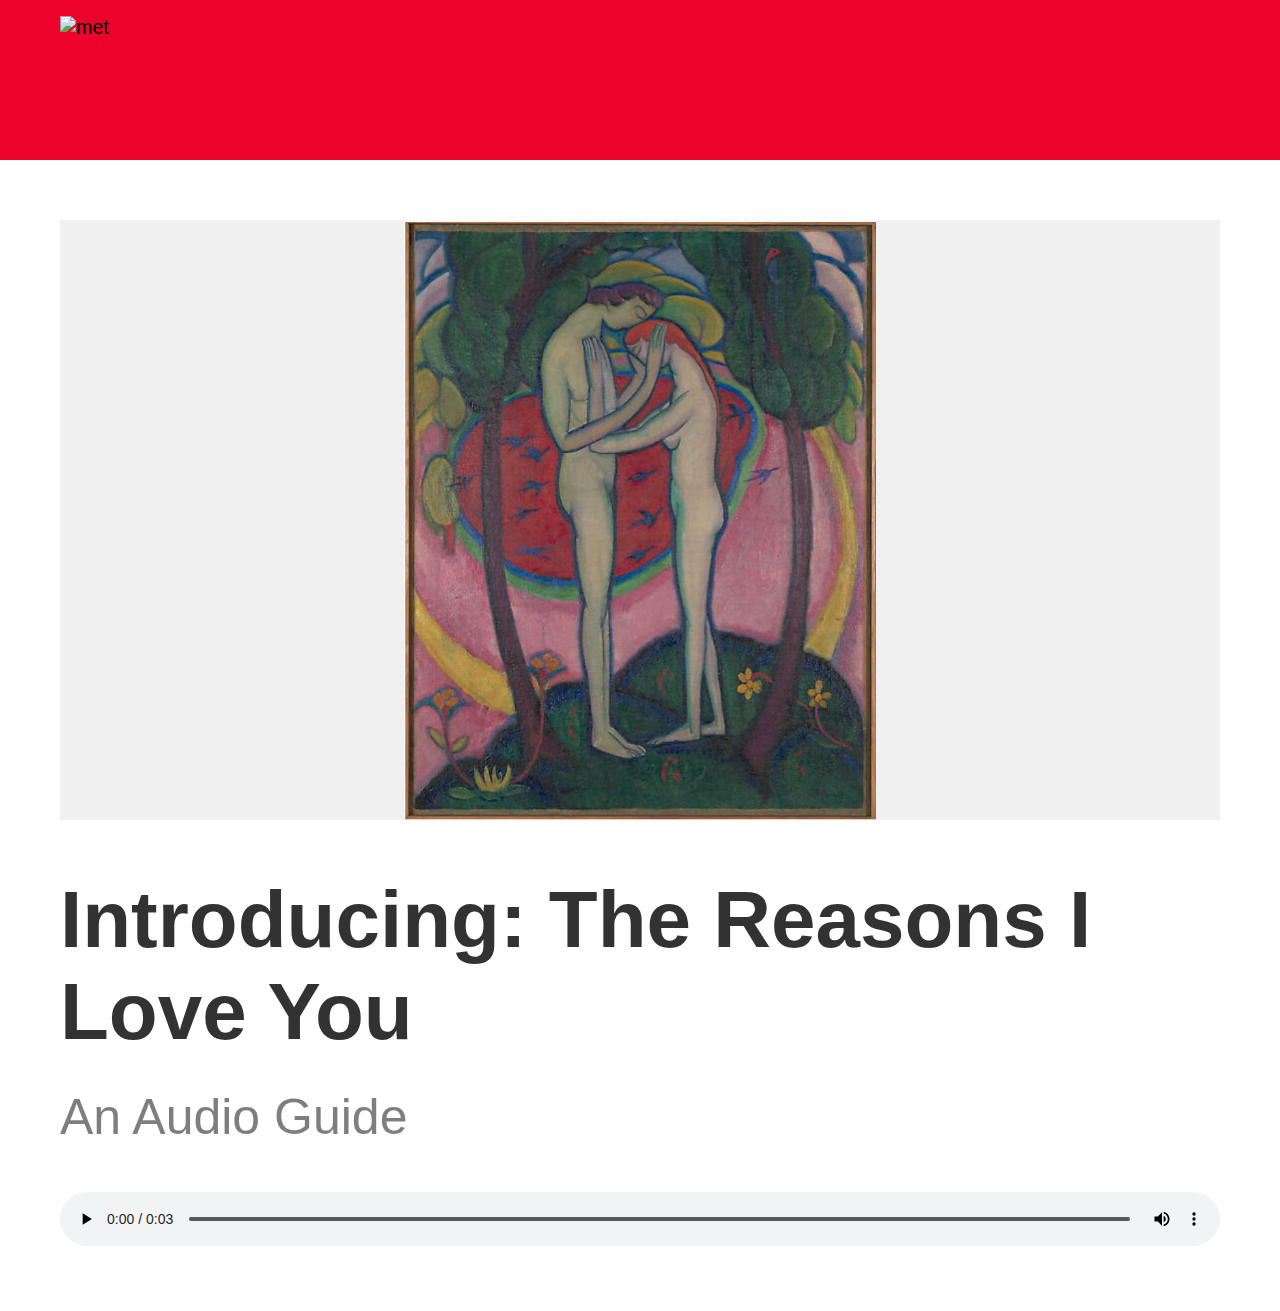
==== index.html @ f3f66d59 "prog" ====
<!DOCTYPE html>
<html>
<head>
  <title>Page Title</title>
  <link rel="stylesheet" href="styles.css">
</head>
<body>

  <div class='header'>
    <img src="https://seeklogo.com/images/M/metropolitan-art-museum-logo-3B8686F789-seeklogo.com.png" alt="met" height="80%">
  </div>
  
  <div class='body'>
    <div class="imgBox">
      <img src="art1.png" style="height: 100%;">
    </div>
    <h1 class='headlineTitle'>Introducing: The Reasons I Love You</h1>
    <h2 class='headlineByline'>An Audio Guide</h2>

    <audio controls style="width: 100%;" class="audioPlayer">
      <source src="923 Broadway.mp3" type="audio/mpeg">
    </audio>

  </div>

  <!-- <div class='footer'>
    <a href="page1.html">next</a>
  </div> -->


</body>
</html>
---- styles.css ----
html body {
  padding: 0px;
  margin: 0px;
  font-size: calc(1.125rem + (20 - 18) * ((100vw - 375px) / (1440 - 375)));
  font-family: Helvetica, sans-serif;
  background-color: white;
}


.header {
  background-color: rgb(236, 2, 42);
  height: 160px;
  padding-left: 60px;
  display: flex;
  align-items: center;
  position: sticky;
}


.body {
  padding: 60px;
}
.headlineTitle {
  font-size: 80px;
  opacity: 0.8;
  margin-bottom: 30px;
}
.headlineByline {
  font-size: 50px;
  opacity: 0.5;
  font-weight: 100;
  margin: 0px;
  padding: 0px;
}

.imgBox {
  height: 600px;
  background-color: rgb(240, 240, 240);
  display:flex;
  justify-content: center;
}


.audioPlayer {
  height: 100px;
}
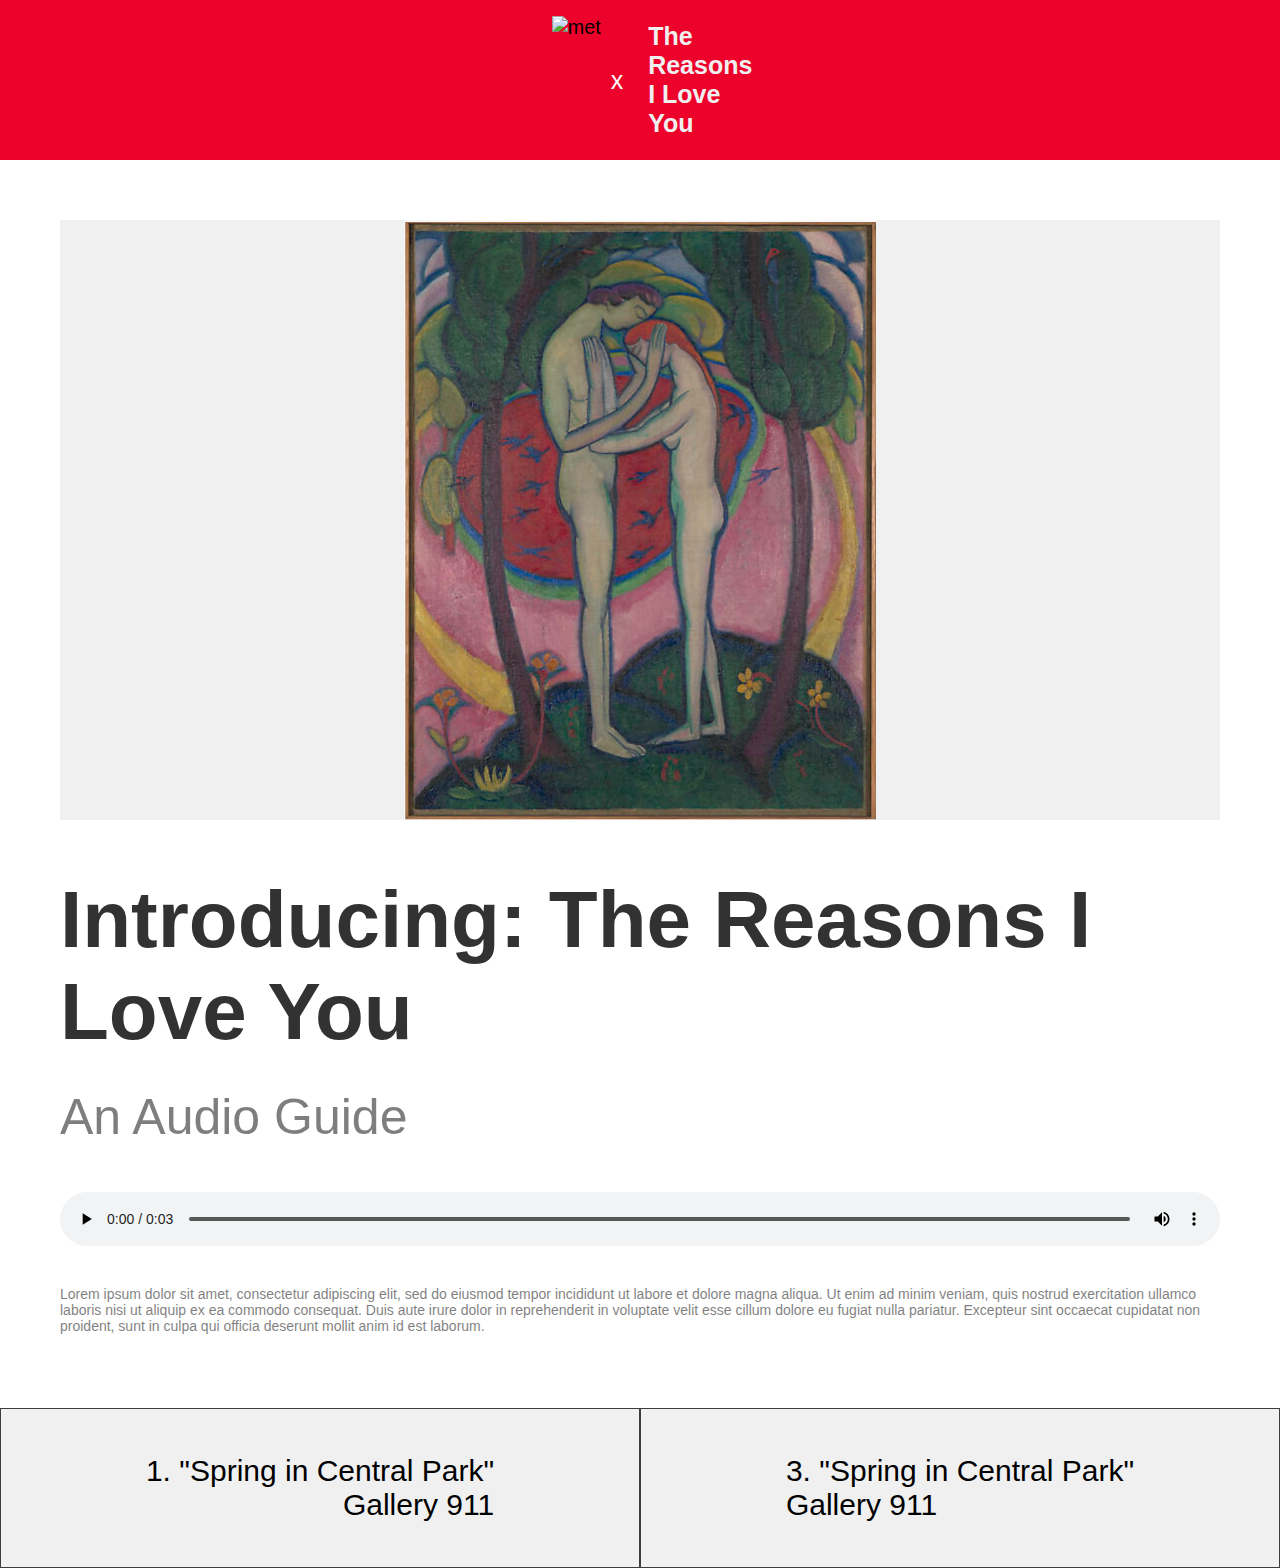
==== commit c4e47901: "prog" ====
--- a/index.html
+++ b/index.html
@@ -6,27 +6,39 @@
 </head>
 <body>
 
-  <div class='header'>
-    <img src="https://seeklogo.com/images/M/metropolitan-art-museum-logo-3B8686F789-seeklogo.com.png" alt="met" height="80%">
+  <div class="wrapper">
+    <div class='header'>
+      <img src="https://seeklogo.com/images/M/metropolitan-art-museum-logo-3B8686F789-seeklogo.com.png" alt="met" height="80%">
+      <h1 class='headerDivider'>x</h1>
+      <h3 class='headerText'>The Reasons I Love You</h3>
+    </div>
+    
+    <div class='body'>
+      <div class="imgBox">
+        <img src="art1.png" style="height: 100%;">
+      </div>
+      <h1 class='headlineTitle'>Introducing: The Reasons I Love You</h1>
+      <h2 class='headlineByline'>An Audio Guide</h2>
+  
+      <audio controls style="width: 100%;" class="audioPlayer">
+        <source src="923 Broadway.mp3" type="audio/mpeg">
+      </audio>
+  
+      <p class="bodyText">Lorem ipsum dolor sit amet, consectetur adipiscing elit, sed do eiusmod tempor incididunt ut labore et dolore magna aliqua. Ut enim ad minim veniam, quis nostrud exercitation ullamco laboris nisi ut aliquip ex ea commodo consequat. Duis aute irure dolor in reprehenderit in voluptate velit esse cillum dolore eu fugiat nulla pariatur. Excepteur sint occaecat cupidatat non proident, sunt in culpa qui officia deserunt mollit anim id est laborum.</p>
+      
+    </div>
+  
+    <div class='footer'>
+      <div class="navWrapper">
+        <a href="page1.html" class="navLink" style="text-align: right;">
+          1. "Spring in Central Park" <br> Gallery 911
+        </a>
+        <a href="page1.html" class="navLink" style="text-align: left;">
+          3. "Spring in Central Park" <br> Gallery 911
+        </a>
+      </div>
+    </div>
   </div>
-  
-  <div class='body'>
-    <div class="imgBox">
-      <img src="art1.png" style="height: 100%;">
-    </div>
-    <h1 class='headlineTitle'>Introducing: The Reasons I Love You</h1>
-    <h2 class='headlineByline'>An Audio Guide</h2>
-
-    <audio controls style="width: 100%;" class="audioPlayer">
-      <source src="923 Broadway.mp3" type="audio/mpeg">
-    </audio>
-
-  </div>
-
-  <!-- <div class='footer'>
-    <a href="page1.html">next</a>
-  </div> -->
-
 
 </body>
 </html>
--- a/styles.css
+++ b/styles.css
@@ -1,24 +1,50 @@
 html body {
+  box-sizing: border-box;
+  height: 100vh;
   padding: 0px;
   margin: 0px;
   font-size: calc(1.125rem + (20 - 18) * ((100vw - 375px) / (1440 - 375)));
   font-family: Helvetica, sans-serif;
   background-color: white;
 }
-
+.wrapper {
+  min-height: 100%;
+  box-sizing: border-box;
+  display: flex;
+  flex-direction: column;
+}
 
 .header {
   background-color: rgb(236, 2, 42);
   height: 160px;
-  padding-left: 60px;
   display: flex;
   align-items: center;
+  justify-content: center;
   position: sticky;
+  top: 0;
+  z-index:9999;
+  flex-grow: 0;
+  flex-shrink: 0;
+}
+.headerText {
+  color: rgb(240, 240, 240);
+  width: 80px;
+  font-size: 25px;
+  margin-left: 15px;
+  font-weight: 800;
+}
+.headerDivider {
+  color: rgb(250, 250, 250);
+  font-size: 25px;
+  font-weight: 100;
+  margin-left: 10px;
+  margin-right: 10px;
 }
 
 
 .body {
   padding: 60px;
+  flex-grow: 1;
 }
 .headlineTitle {
   font-size: 80px;
@@ -43,4 +69,40 @@
 
 .audioPlayer {
   height: 100px;
+}
+
+
+.bodyText {
+  margin-top: 35px;
+  font-size: 14px;
+  opacity: 0.5;
+}
+
+
+.footer {
+  background-color: rgb(240, 240, 240);
+  height: 160px;
+  width: 100%;
+  flex-grow: 0;
+  flex-shrink: 0;
+}
+.navWrapper {
+  height: 100%;
+  width: 100%;
+  display:flex;
+  flex-direction: row;
+}
+.navLink {
+  display: flex;
+  text-decoration: none;
+  flex-grow: 1;
+  flex-shrink: 1;
+  text-align: center;
+  justify-content: center;
+  align-items: center;
+  font-size: 30px;
+  padding: 0 40px;
+  color: black;
+  border: 1px solid rgb(60,60,60);
+  box-sizing: border-box;
 }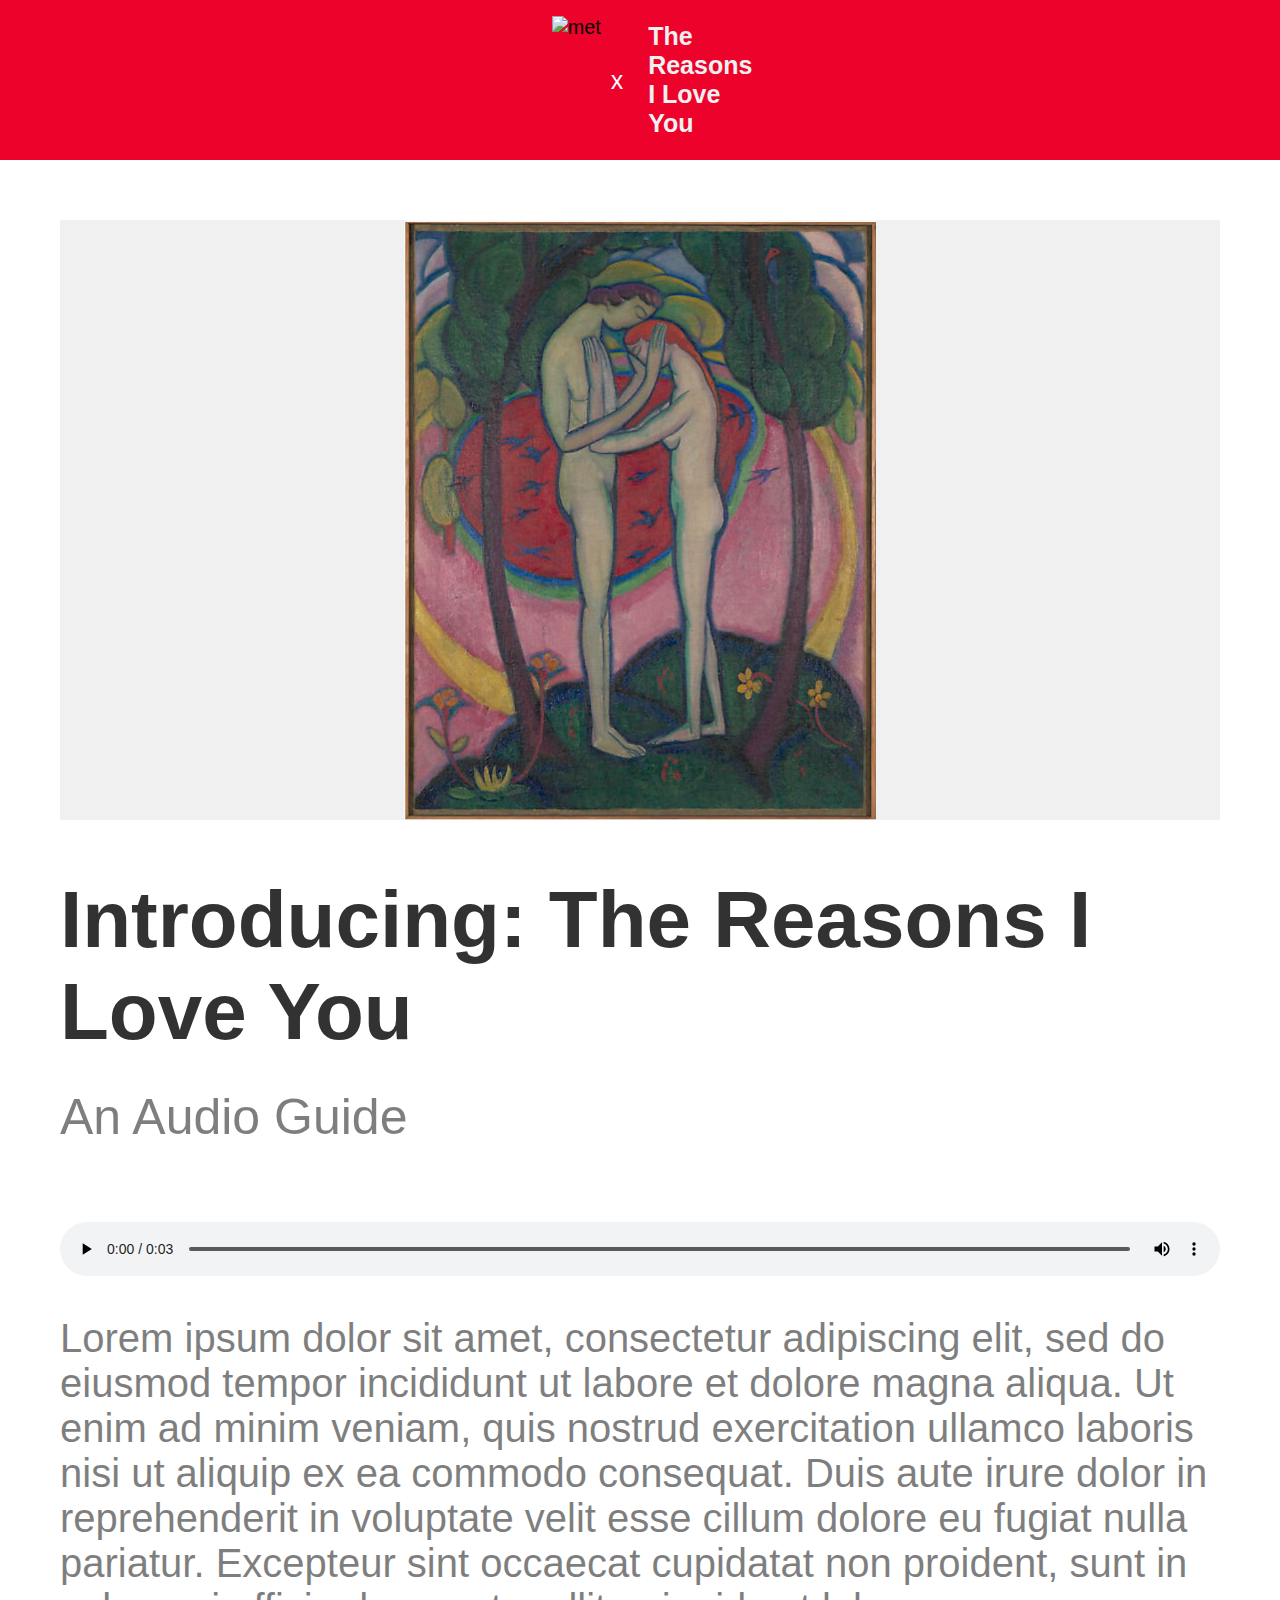
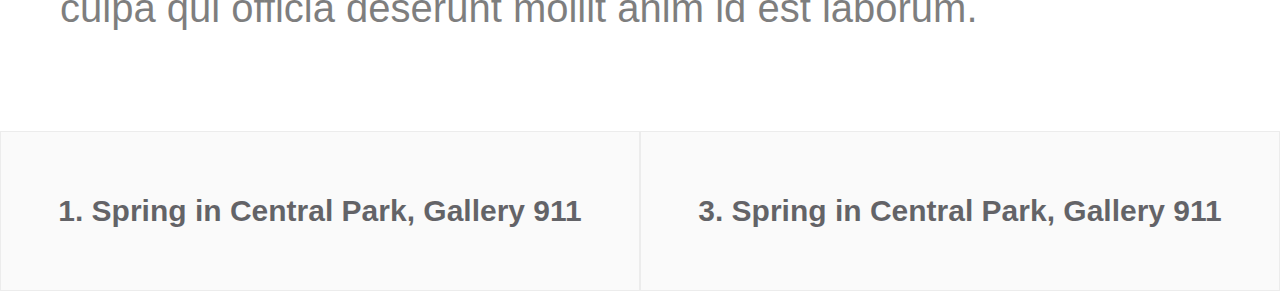
==== commit 917e9ab9: "styling tweaks" ====
--- a/index.html
+++ b/index.html
@@ -3,6 +3,7 @@
 <head>
   <title>Page Title</title>
   <link rel="stylesheet" href="styles.css">
+  <meta name="theme-color" content="#ffffff">
 </head>
 <body>
 
@@ -31,10 +32,10 @@
     <div class='footer'>
       <div class="navWrapper">
         <a href="page1.html" class="navLink" style="text-align: right;">
-          1. "Spring in Central Park" <br> Gallery 911
+          1. Spring in Central Park, Gallery 911
         </a>
         <a href="page1.html" class="navLink" style="text-align: left;">
-          3. "Spring in Central Park" <br> Gallery 911
+          3. Spring in Central Park, Gallery 911
         </a>
       </div>
     </div>
--- a/styles.css
+++ b/styles.css
@@ -1,3 +1,6 @@
+html {
+  background-color: white;
+}
 html body {
   box-sizing: border-box;
   height: 100vh;
@@ -23,8 +26,6 @@
   position: sticky;
   top: 0;
   z-index:9999;
-  flex-grow: 0;
-  flex-shrink: 0;
 }
 .headerText {
   color: rgb(240, 240, 240);
@@ -44,7 +45,6 @@
 
 .body {
   padding: 60px;
-  flex-grow: 1;
 }
 .headlineTitle {
   font-size: 80px;
@@ -56,6 +56,7 @@
   opacity: 0.5;
   font-weight: 100;
   margin: 0px;
+  margin-bottom: 30px;
   padding: 0px;
 }
 
@@ -74,17 +75,15 @@
 
 .bodyText {
   margin-top: 35px;
-  font-size: 14px;
+  font-size: 40px;
   opacity: 0.5;
 }
 
 
 .footer {
-  background-color: rgb(240, 240, 240);
+  background-color: rgb(250, 250, 250);
   height: 160px;
   width: 100%;
-  flex-grow: 0;
-  flex-shrink: 0;
 }
 .navWrapper {
   height: 100%;
@@ -102,7 +101,9 @@
   align-items: center;
   font-size: 30px;
   padding: 0 40px;
-  color: black;
-  border: 1px solid rgb(60,60,60);
+  font-weight: 800;
+  color: #000006;
+  opacity: 0.6;
+  border: 1px solid #e3e3e3;
   box-sizing: border-box;
 }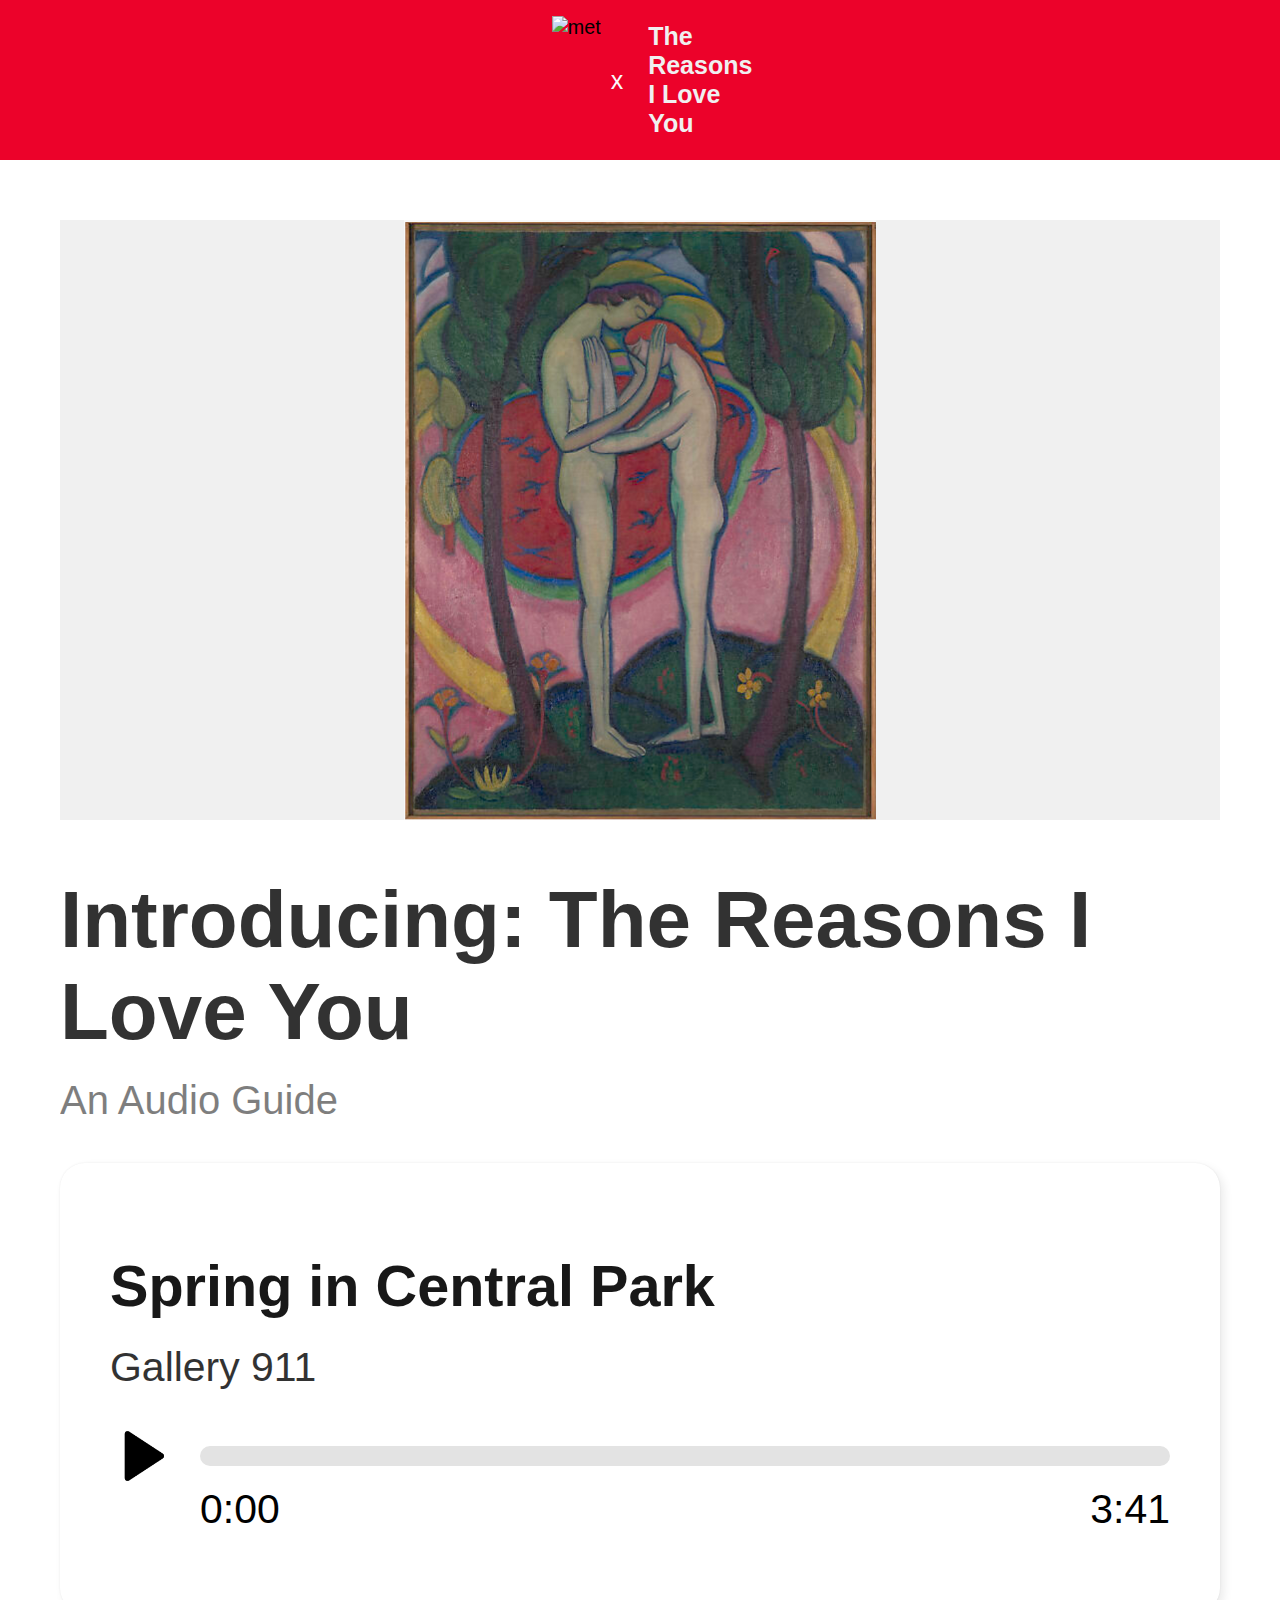
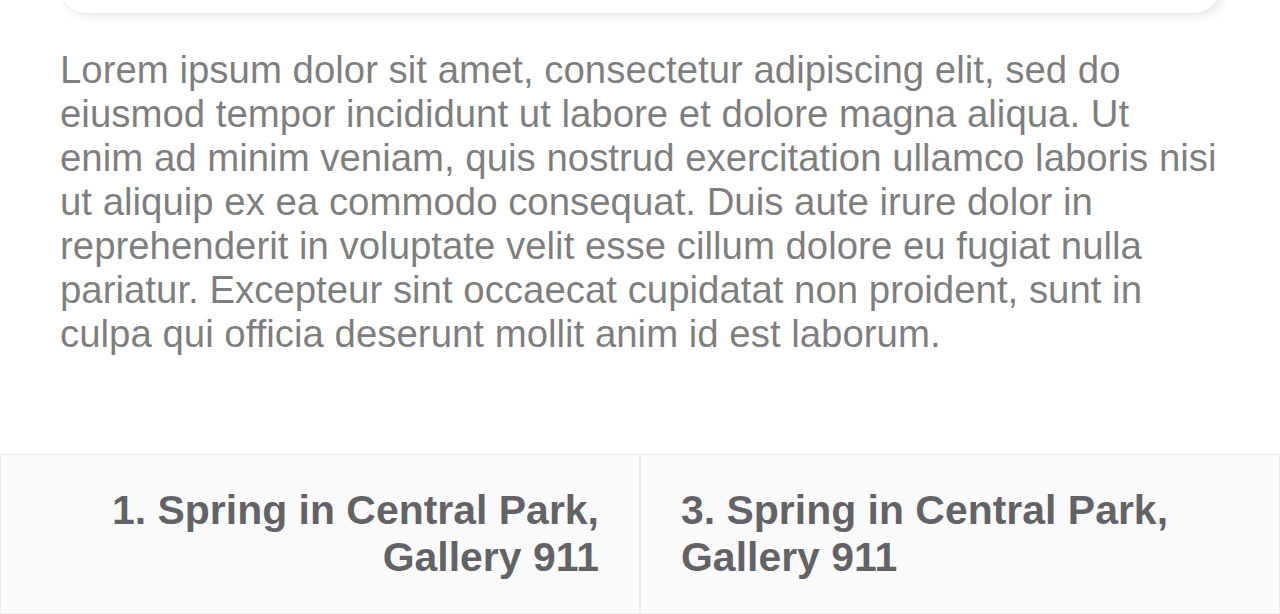
==== commit 22757593: "audio" ====
--- a/index.html
+++ b/index.html
@@ -1,9 +1,8 @@
 <!DOCTYPE html>
 <html>
 <head>
-  <title>Page Title</title>
+  <title>For Peaches</title>
   <link rel="stylesheet" href="styles.css">
-  <meta name="theme-color" content="#ffffff">
 </head>
 <body>
 
@@ -21,9 +20,24 @@
       <h1 class='headlineTitle'>Introducing: The Reasons I Love You</h1>
       <h2 class='headlineByline'>An Audio Guide</h2>
   
-      <audio controls style="width: 100%;" class="audioPlayer">
-        <source src="923 Broadway.mp3" type="audio/mpeg">
-      </audio>
+      <div class="audioContainer">
+        <audio controls style="width: 100%; display: none;" class="audioPlayer">
+          <source src="923 Broadway.mp3" type="audio/mpeg">
+        </audio>
+        <div class="audioHeadline">Spring in Central Park</div>
+        <div class="audioByline">Gallery 911</div>
+        <div class="player">
+          <div class="toggle-play play">
+            <img src="play.png" style="width: 100%;">
+          </div>
+          <div class="timeline">
+            <div class="progress"></div>
+            <div class="current">0:00</div>
+            <div class="length">3:41</div>
+          </div>
+        </div>
+      </div>
+
   
       <p class="bodyText">Lorem ipsum dolor sit amet, consectetur adipiscing elit, sed do eiusmod tempor incididunt ut labore et dolore magna aliqua. Ut enim ad minim veniam, quis nostrud exercitation ullamco laboris nisi ut aliquip ex ea commodo consequat. Duis aute irure dolor in reprehenderit in voluptate velit esse cillum dolore eu fugiat nulla pariatur. Excepteur sint occaecat cupidatat non proident, sunt in culpa qui officia deserunt mollit anim id est laborum.</p>
       
--- a/styles.css
+++ b/styles.css
@@ -49,15 +49,64 @@
 .headlineTitle {
   font-size: 80px;
   opacity: 0.8;
-  margin-bottom: 30px;
+  margin-bottom: 20px;
 }
 .headlineByline {
-  font-size: 50px;
+  font-size: 40px;
   opacity: 0.5;
   font-weight: 100;
   margin: 0px;
-  margin-bottom: 30px;
+  margin-bottom: 40px;
   padding: 0px;
+}
+
+
+.audioContainer {
+  box-sizing: border-box;
+  height: 450px;
+  background-color: white;
+  border-radius: 25px;
+  box-shadow: rgba(0, 0, 6, 0.08) 4px 4px 10px 0px, rgba(0, 0, 6, 0.08) 0px 0px 2px 0px;
+  padding: 90px 50px;
+}
+.audioHeadline {
+  font-weight: 800;
+  font-size: 4.5vw;
+  margin-bottom:25px;
+  opacity: 0.9;
+}
+.audioByline {
+  font-size: 3.2vw;
+  opacity: 0.8;
+}
+.player {
+  margin-top: 30px;
+  width: 100%;
+  display: flex;
+  flex-direction: row;
+  justify-content: space-between;
+  align-items: center;
+}
+.toggle-play {
+  height: 70px;
+  width: 70px;
+}
+.timeline {
+  border-radius: 10px;
+  height: 20px;
+  width: calc(100% - 70px - 20px);
+  background-color: rgb(227, 227, 227);
+  float: right;
+}
+.current {
+  font-size: 3.2vw;
+  float:left;
+  margin-top: 40px;
+}
+.length {
+  font-size: 3.2vw;
+  float:right;
+  margin-top: 40px;
 }
 
 .imgBox {
@@ -75,7 +124,7 @@
 
 .bodyText {
   margin-top: 35px;
-  font-size: 40px;
+  font-size: 3vw;
   opacity: 0.5;
 }
 
@@ -99,7 +148,7 @@
   text-align: center;
   justify-content: center;
   align-items: center;
-  font-size: 30px;
+  font-size: 3.2vw;
   padding: 0 40px;
   font-weight: 800;
   color: #000006;
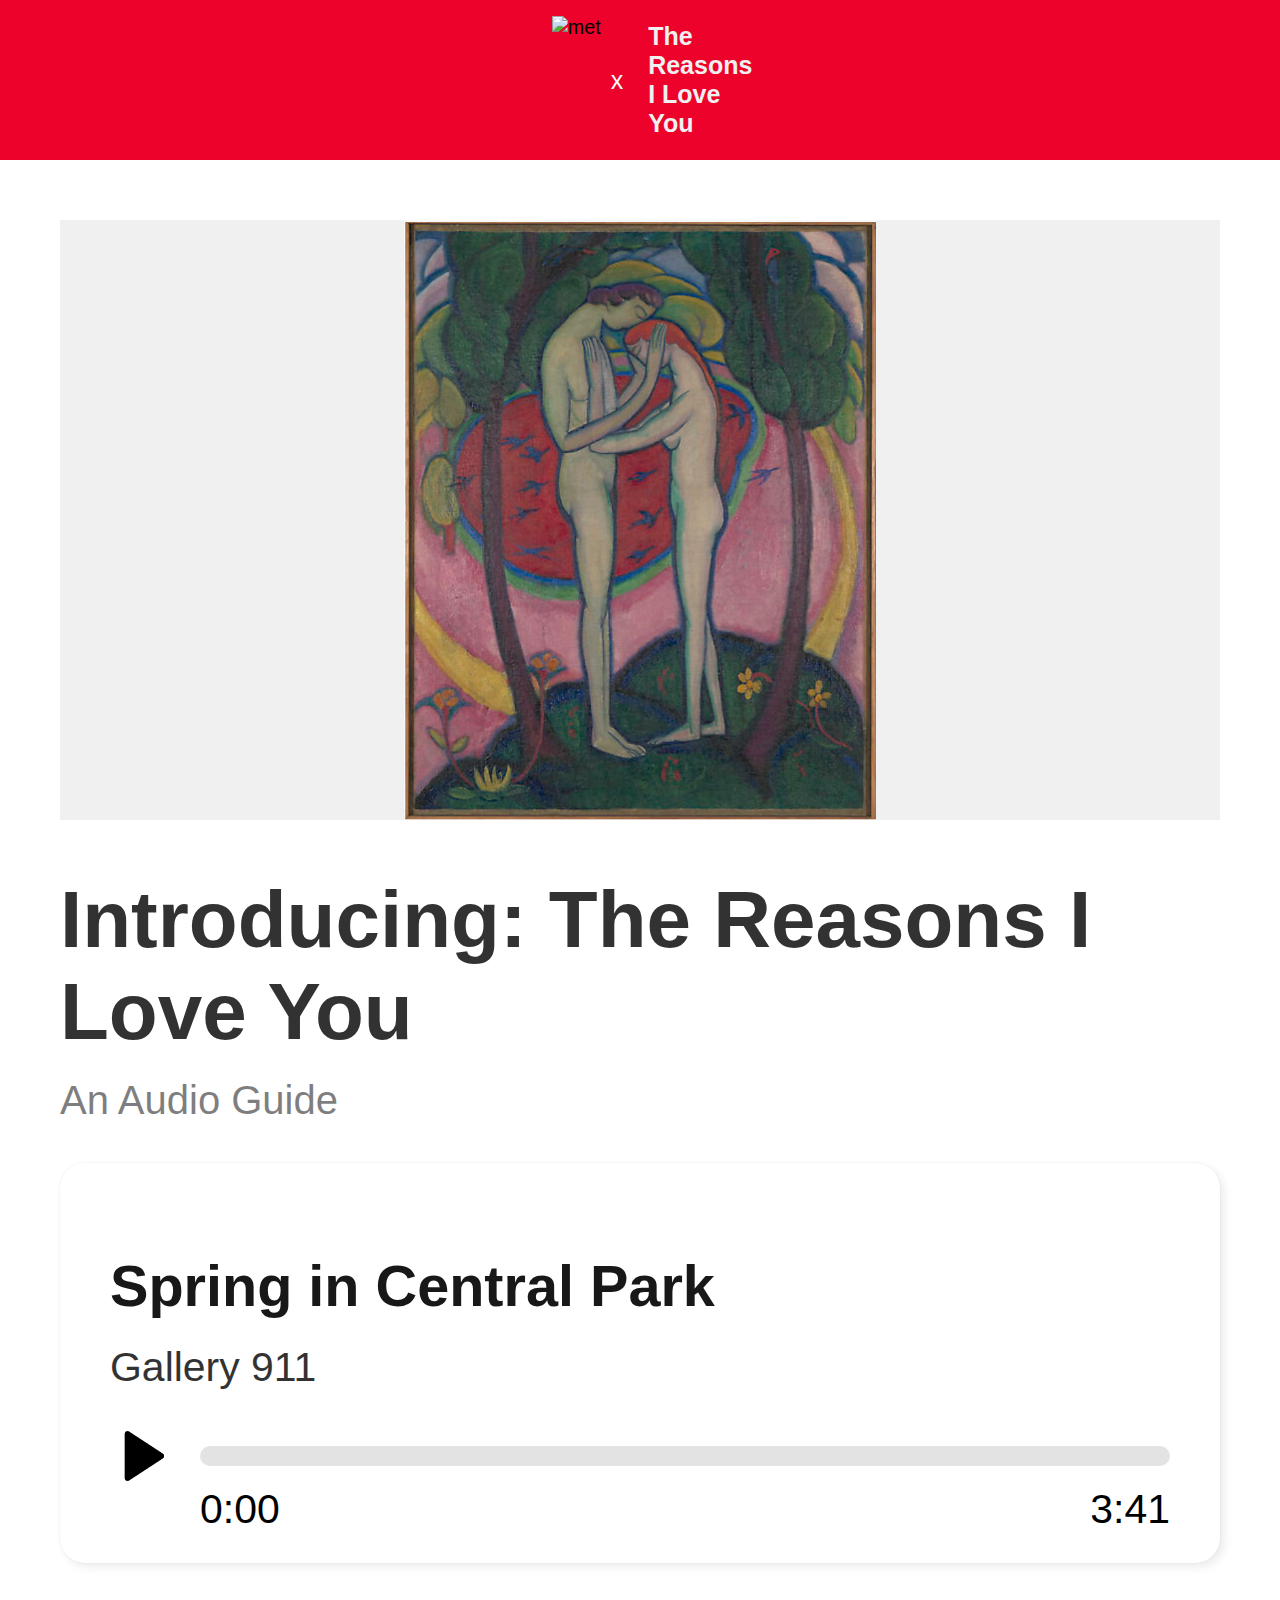
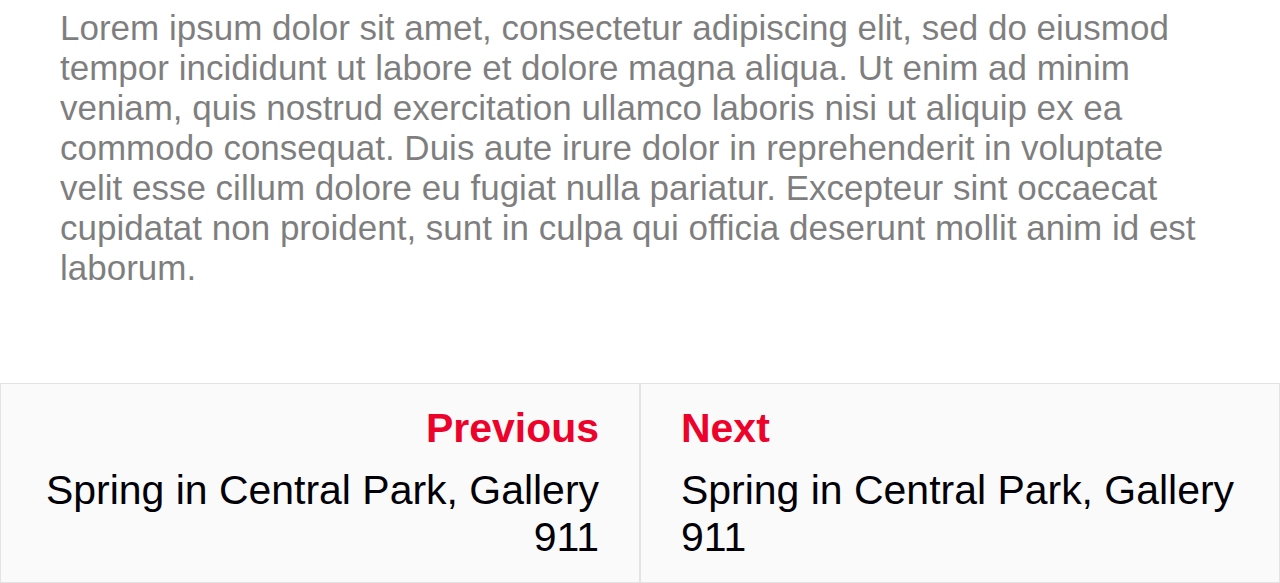
==== commit 3f0012ac: "tweak" ====
--- a/index.html
+++ b/index.html
@@ -45,11 +45,13 @@
   
     <div class='footer'>
       <div class="navWrapper">
-        <a href="page1.html" class="navLink" style="text-align: right;">
-          1. Spring in Central Park, Gallery 911
+        <a href="page1.html" class="navLink" style="text-align: right; align-items: end;">
+          <span style="color:rgb(236, 2, 42); font-weight: 800; margin-bottom: 15px;">Previous</span>
+          <span>Spring in Central Park, Gallery 911</span>
         </a>
-        <a href="page1.html" class="navLink" style="text-align: left;">
-          3. Spring in Central Park, Gallery 911
+        <a href="page1.html" class="navLink" style="text-align: left; align-items: start;">
+          <span style="color:rgb(236, 2, 42); font-weight: 800; margin-bottom: 15px;">Next</span>
+          <span>Spring in Central Park, Gallery 911</span>
         </a>
       </div>
     </div>
--- a/styles.css
+++ b/styles.css
@@ -63,7 +63,7 @@
 
 .audioContainer {
   box-sizing: border-box;
-  height: 450px;
+  height: 400px;
   background-color: white;
   border-radius: 25px;
   box-shadow: rgba(0, 0, 6, 0.08) 4px 4px 10px 0px, rgba(0, 0, 6, 0.08) 0px 0px 2px 0px;
@@ -123,15 +123,15 @@
 
 
 .bodyText {
-  margin-top: 35px;
-  font-size: 3vw;
+  margin-top: 45px;
+  font-size: clamp(20px, 5vw, 35px);
   opacity: 0.5;
 }
 
 
 .footer {
   background-color: rgb(250, 250, 250);
-  height: 160px;
+  height: 200px;
   width: 100%;
 }
 .navWrapper {
@@ -142,17 +142,15 @@
 }
 .navLink {
   display: flex;
+  flex-direction: column;
   text-decoration: none;
   flex-grow: 1;
   flex-shrink: 1;
-  text-align: center;
   justify-content: center;
-  align-items: center;
+  align-items: end;
   font-size: 3.2vw;
   padding: 0 40px;
-  font-weight: 800;
   color: #000006;
-  opacity: 0.6;
   border: 1px solid #e3e3e3;
   box-sizing: border-box;
 }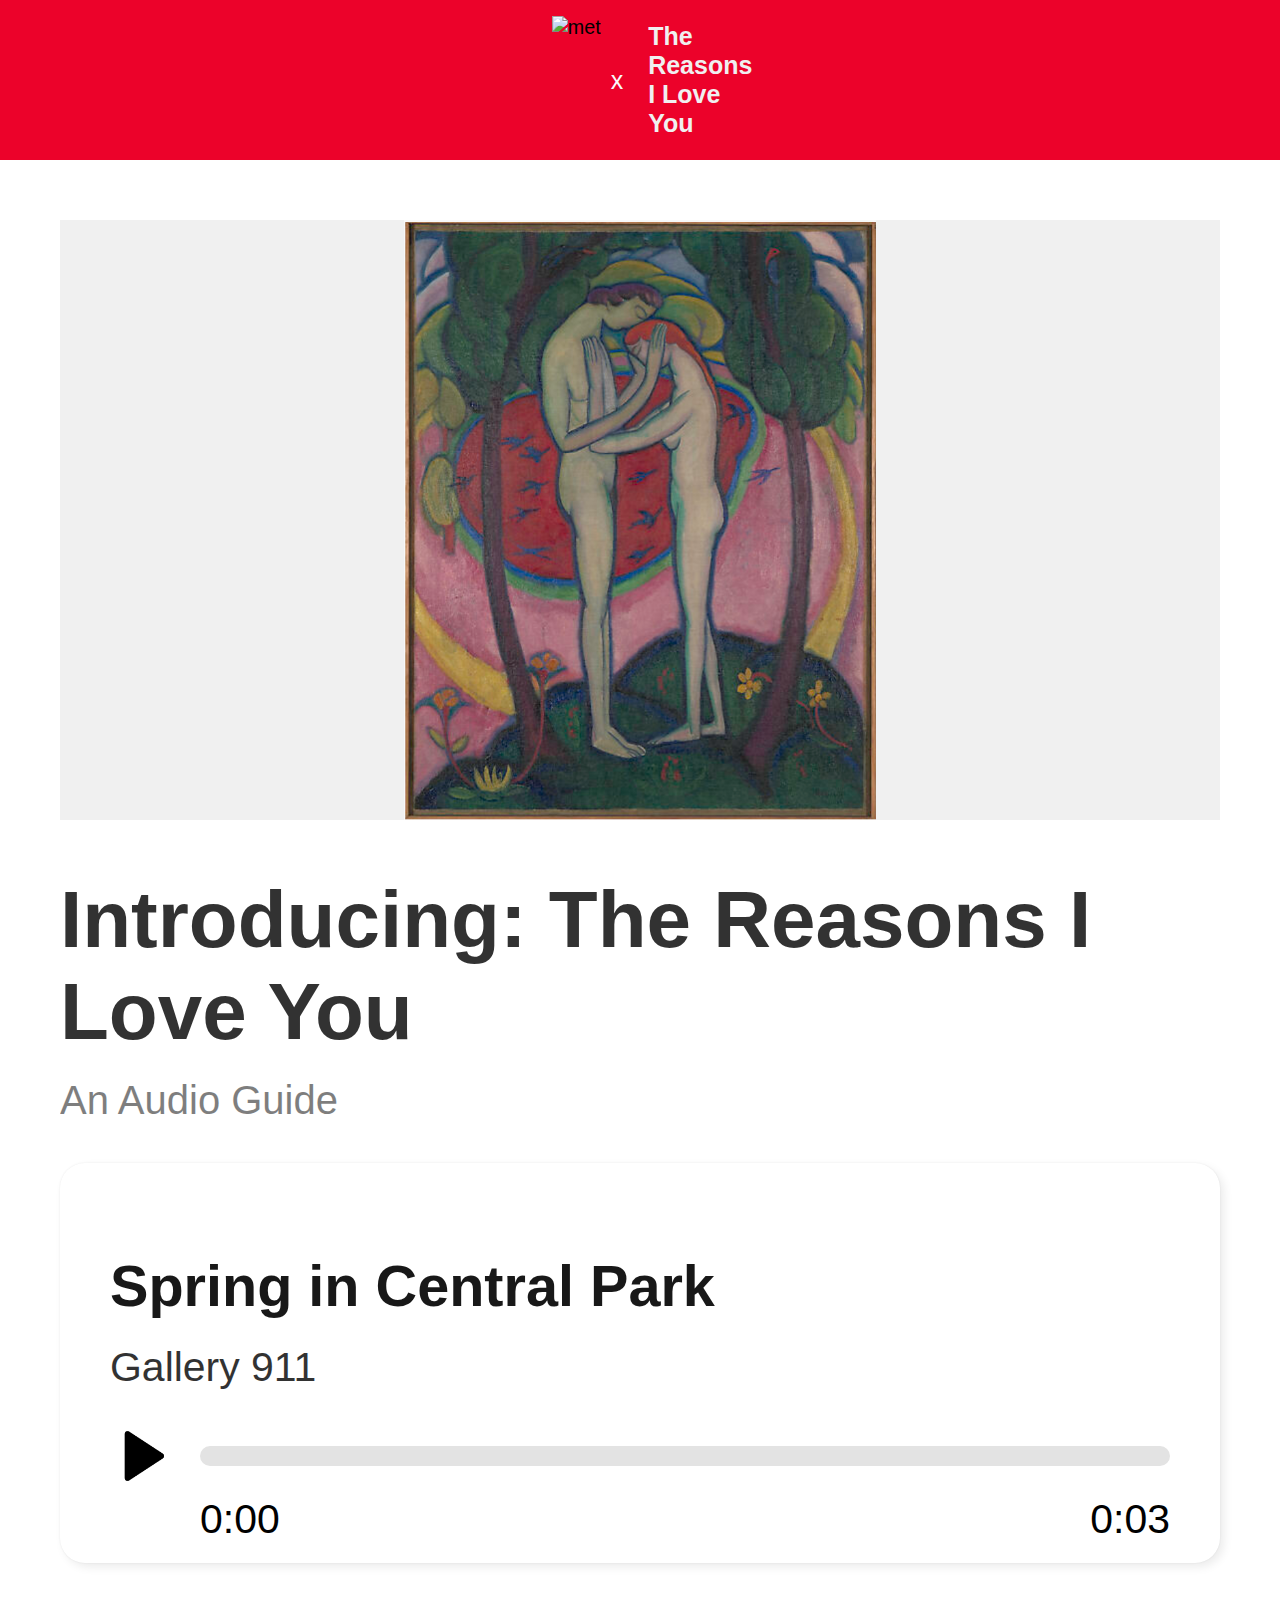
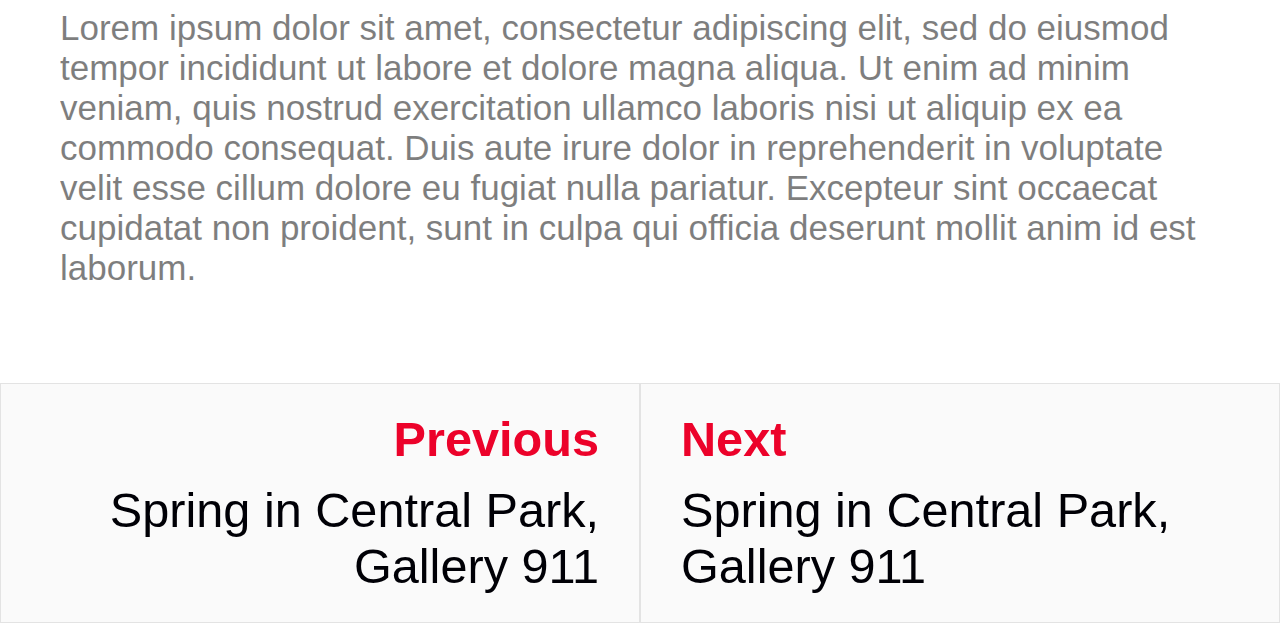
==== commit daf27561: "custom audio" ====
--- a/index.html
+++ b/index.html
@@ -28,17 +28,16 @@
         <div class="audioByline">Gallery 911</div>
         <div class="player">
           <div class="toggle-play play">
-            <img src="play.png" style="width: 100%;">
+            <img class="play-pause" src="play.png" style="width: 100%;">
           </div>
           <div class="timeline">
             <div class="progress"></div>
             <div class="current">0:00</div>
-            <div class="length">3:41</div>
+            <div class="length">0:00</div>
           </div>
         </div>
       </div>
 
-  
       <p class="bodyText">Lorem ipsum dolor sit amet, consectetur adipiscing elit, sed do eiusmod tempor incididunt ut labore et dolore magna aliqua. Ut enim ad minim veniam, quis nostrud exercitation ullamco laboris nisi ut aliquip ex ea commodo consequat. Duis aute irure dolor in reprehenderit in voluptate velit esse cillum dolore eu fugiat nulla pariatur. Excepteur sint occaecat cupidatat non proident, sunt in culpa qui officia deserunt mollit anim id est laborum.</p>
       
     </div>
@@ -58,4 +57,7 @@
   </div>
 
 </body>
+<head>
+  <script src="index.js"></script>
+</head>
 </html>
--- a/styles.css
+++ b/styles.css
@@ -98,15 +98,20 @@
   background-color: rgb(227, 227, 227);
   float: right;
 }
+.progress {
+  background-color: rgb(0, 0, 6);
+  height: 20px;
+  border-radius: 10px;
+} 
 .current {
   font-size: 3.2vw;
   float:left;
-  margin-top: 40px;
+  margin-top: 30px;
 }
 .length {
   font-size: 3.2vw;
   float:right;
-  margin-top: 40px;
+  margin-top: 30px;
 }
 
 .imgBox {
@@ -131,7 +136,7 @@
 
 .footer {
   background-color: rgb(250, 250, 250);
-  height: 200px;
+  height: 240px;
   width: 100%;
 }
 .navWrapper {
@@ -148,7 +153,7 @@
   flex-shrink: 1;
   justify-content: center;
   align-items: end;
-  font-size: 3.2vw;
+  font-size: 3.8vw;
   padding: 0 40px;
   color: #000006;
   border: 1px solid #e3e3e3;
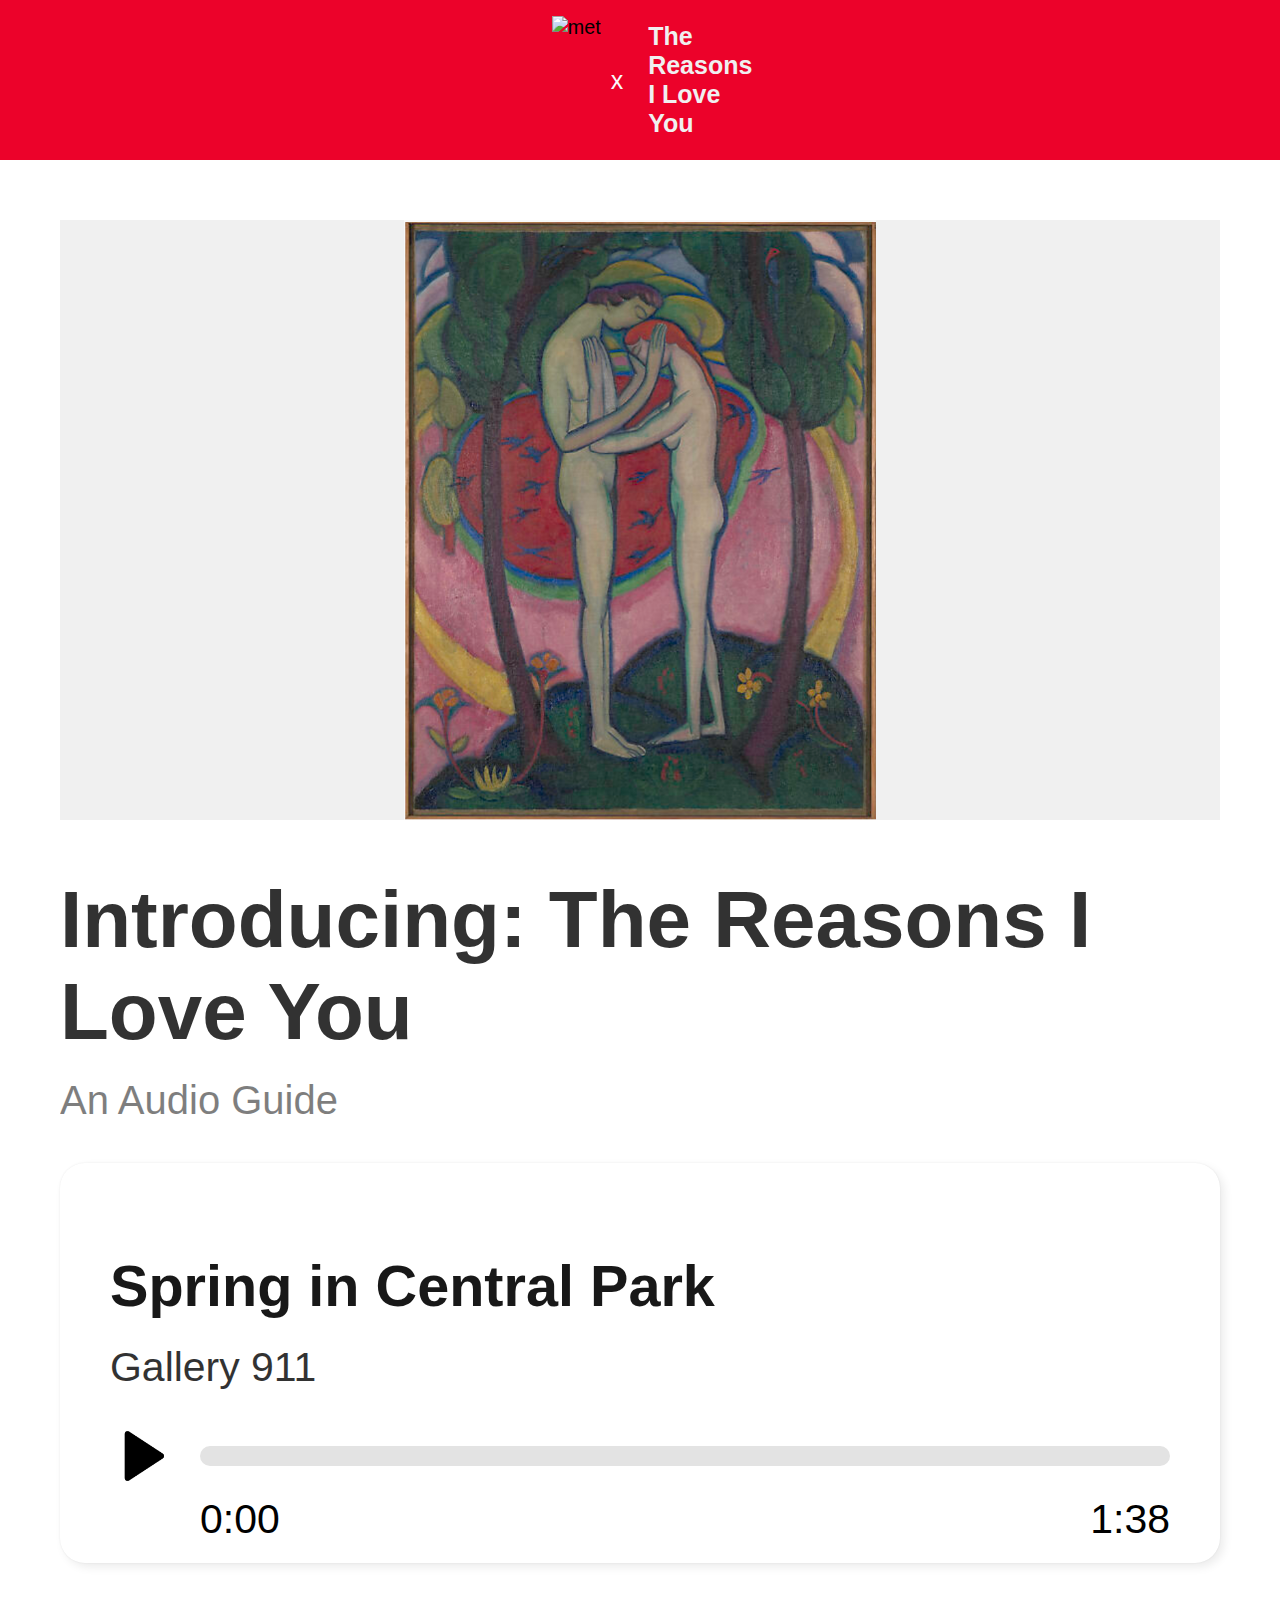
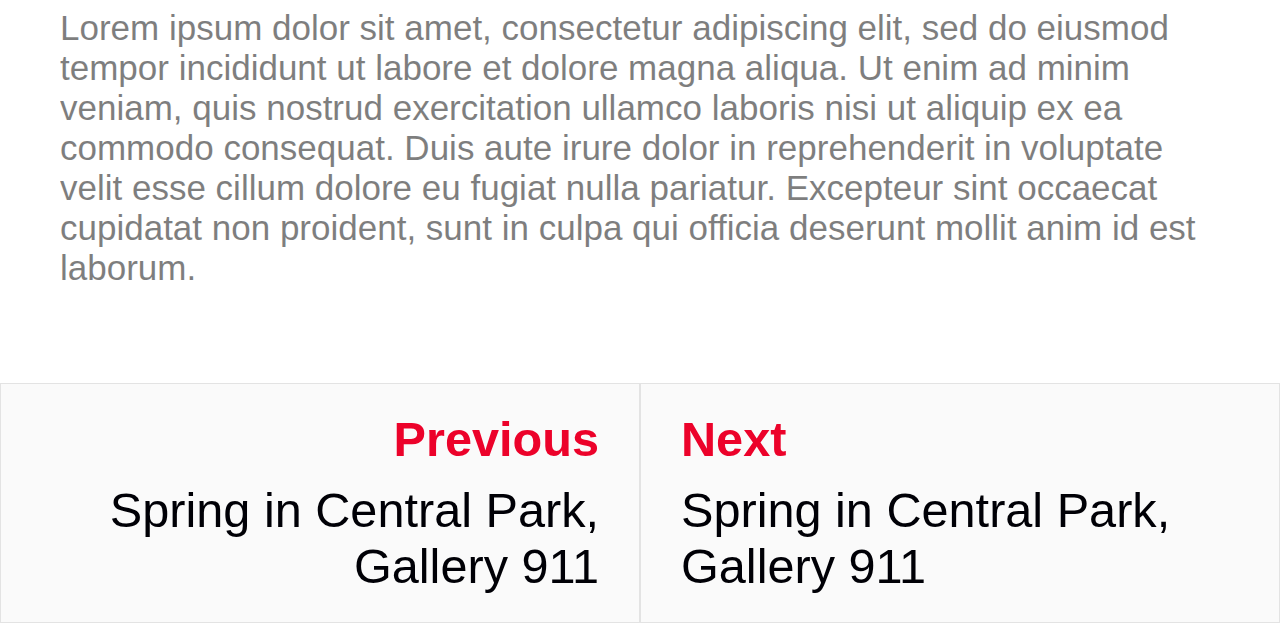
==== commit babb356a: "replace audio" ====
--- a/index.html
+++ b/index.html
@@ -21,9 +21,6 @@
       <h2 class='headlineByline'>An Audio Guide</h2>
   
       <div class="audioContainer">
-        <audio controls style="width: 100%; display: none;" class="audioPlayer">
-          <source src="923 Broadway.mp3" type="audio/mpeg">
-        </audio>
         <div class="audioHeadline">Spring in Central Park</div>
         <div class="audioByline">Gallery 911</div>
         <div class="player">
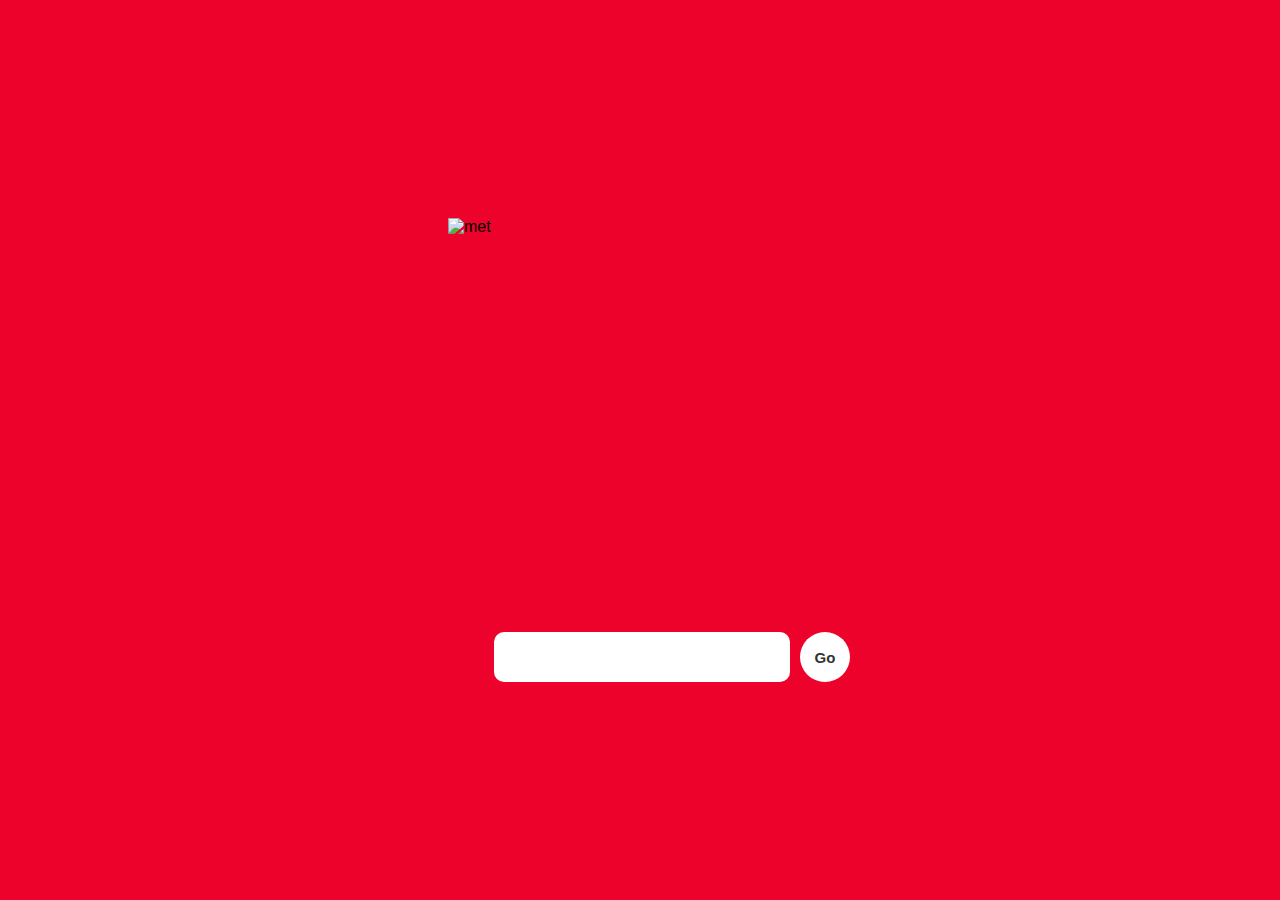
==== commit 6675c618: "pages" ====
--- a/index.html
+++ b/index.html
@@ -2,59 +2,20 @@
 <html>
 <head>
   <title>For Peaches</title>
-  <link rel="stylesheet" href="styles.css">
+  <link rel="stylesheet" href="index.css">
 </head>
 <body>
 
-  <div class="wrapper">
-    <div class='header'>
-      <img src="https://seeklogo.com/images/M/metropolitan-art-museum-logo-3B8686F789-seeklogo.com.png" alt="met" height="80%">
-      <h1 class='headerDivider'>x</h1>
-      <h3 class='headerText'>The Reasons I Love You</h3>
+    <div class='loginWrapper'>
+        <img class='headerImage' src="https://seeklogo.com/images/M/metropolitan-art-museum-logo-3B8686F789-seeklogo.com.png" alt="met" height="80%">
+        <form class="loginForm">
+            <input autocomplete="off" class="formText" type="text" id="fname" name="fname">
+            <input class="formSubmit" type="submit" value="Go">
+        </form>
     </div>
-    
-    <div class='body'>
-      <div class="imgBox">
-        <img src="art1.png" style="height: 100%;">
-      </div>
-      <h1 class='headlineTitle'>Introducing: The Reasons I Love You</h1>
-      <h2 class='headlineByline'>An Audio Guide</h2>
-  
-      <div class="audioContainer">
-        <div class="audioHeadline">Spring in Central Park</div>
-        <div class="audioByline">Gallery 911</div>
-        <div class="player">
-          <div class="toggle-play play">
-            <img class="play-pause" src="play.png" style="width: 100%;">
-          </div>
-          <div class="timeline">
-            <div class="progress"></div>
-            <div class="current">0:00</div>
-            <div class="length">0:00</div>
-          </div>
-        </div>
-      </div>
-
-      <p class="bodyText">Lorem ipsum dolor sit amet, consectetur adipiscing elit, sed do eiusmod tempor incididunt ut labore et dolore magna aliqua. Ut enim ad minim veniam, quis nostrud exercitation ullamco laboris nisi ut aliquip ex ea commodo consequat. Duis aute irure dolor in reprehenderit in voluptate velit esse cillum dolore eu fugiat nulla pariatur. Excepteur sint occaecat cupidatat non proident, sunt in culpa qui officia deserunt mollit anim id est laborum.</p>
-      
-    </div>
-  
-    <div class='footer'>
-      <div class="navWrapper">
-        <a href="page1.html" class="navLink" style="text-align: right; align-items: end;">
-          <span style="color:rgb(236, 2, 42); font-weight: 800; margin-bottom: 15px;">Previous</span>
-          <span>Spring in Central Park, Gallery 911</span>
-        </a>
-        <a href="page1.html" class="navLink" style="text-align: left; align-items: start;">
-          <span style="color:rgb(236, 2, 42); font-weight: 800; margin-bottom: 15px;">Next</span>
-          <span>Spring in Central Park, Gallery 911</span>
-        </a>
-      </div>
-    </div>
-  </div>
 
 </body>
 <head>
-  <script src="index.js"></script>
+    <script src="index.js"></script>
 </head>
-</html>
+</html>--- a/index.css
+++ b/index.css
@@ -0,0 +1,53 @@
+html {
+    background-color: rgb(236, 2, 42);
+    font-family: Helvetica, sans-serif;
+    margin: 0px;
+    padding: 0px;
+    overflow:hidden;
+}
+body {
+    margin: 0px;
+    padding: 0px;
+}
+.loginWrapper {
+    height: 100vh;
+    height: calc(var(--vh, 1vh) * 100);
+    display:flex;
+    flex-direction: column;
+    align-items: center;
+    justify-content: center;
+}
+.headerImage {
+    height: 30vw;
+    width: 30vw;
+    margin-bottom: 30px;
+}
+.loginForm {
+    display:flex;
+    margin-left: 5vw;
+}
+.formText {
+    width: 20vw;
+    height: 50px;
+    font-size: 30px;
+    font-weight: 800;
+    border:none;
+    border-radius: 10px;
+    padding: 0px 20px;
+    text-align: center;
+    color: rgb(51, 51, 51);
+    margin-right: 10px;
+}
+.formSubmit {
+    height: 50px;
+    width: 50px;
+    border-radius: 25px;
+    background-color: white;
+    border: none;
+    font-size: 15px;
+    font-weight: 800;
+    color: rgb(51, 51, 51);
+}
+input.middle:focus {
+    outline-width: 0;
+}